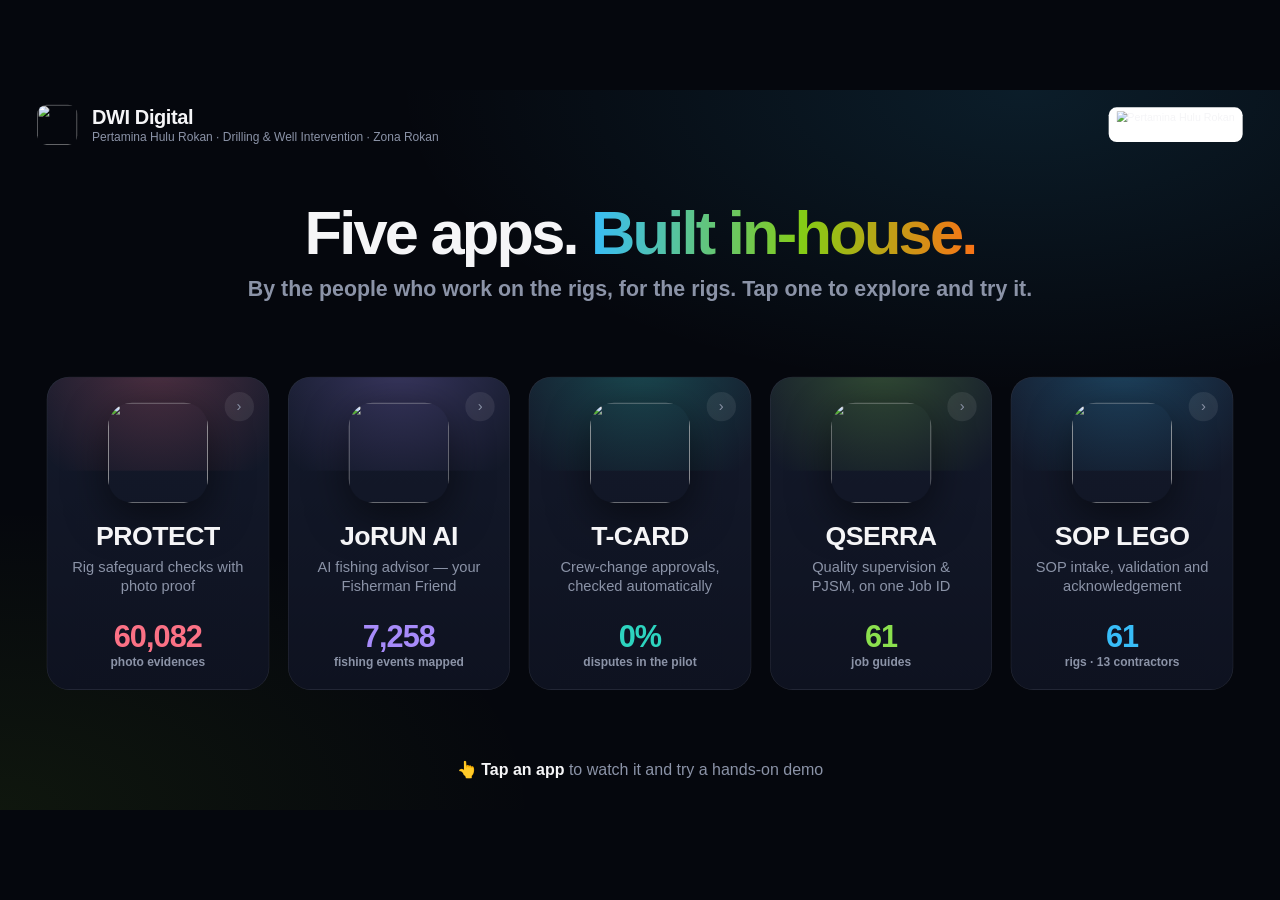
==== index.html @ 836e7e25 "Add files via upload" ====
<!doctype html>
<html lang="en"><head><meta charset="utf-8">
<meta name="viewport" content="width=device-width,initial-scale=1">
<title>DWI Digital Booth</title>
<style>
  :root { --bg: #05070d; --panel: #0e1220; --panel2: #141a2b; --line: rgba(255,255,255,.09); --ink: #f5f5f7; --mut: #8b93a7; --acc: #38bdf8; --acc2: #84cc16; --red: #ff5a52; --green: #2fd17c; --amber: #f5b83d; }
  * { box-sizing: border-box; -webkit-tap-highlight-color: transparent; }
  html, body { margin: 0; height: 100%; background: var(--bg); color: var(--ink); font-family: -apple-system, "SF Pro Display", "Segoe UI", "Helvetica Neue", Arial, sans-serif; overflow: hidden; -webkit-font-smoothing: antialiased; user-select: none; }
  #stage { position: absolute; left: 0; top: 0; width: 1920px; height: 1080px; transform-origin: 0 0; overflow: hidden;
           background: radial-gradient(ellipse 70% 60% at 80% 0%, rgba(56,189,248,.12), transparent 70%), radial-gradient(ellipse 60% 60% at 0% 100%, rgba(132,204,22,.08), transparent 70%), var(--bg); }
  button { font: inherit; color: inherit; border: 0; background: none; cursor: pointer; }
  .view { position: absolute; inset: 0; display: none; }
  .view.on { display: block; animation: vin .45s cubic-bezier(.2,.8,.2,1); }
  @keyframes vin { from { opacity: 0; transform: translateY(18px); } to { opacity: 1; transform: none; } }
  /* top bar */
  .top { position: absolute; left: 0; right: 0; top: 0; height: 104px; display: flex; align-items: center; gap: 22px; padding: 0 56px; z-index: 20; }
  .top img.dwi { width: 60px; height: 60px; border-radius: 14px; }
  .top .t1 { font-size: 30px; font-weight: 800; letter-spacing: -.02em; }
  .top .t2 { font-size: 18px; color: var(--mut); margin-top: 2px; }
  .top .sp { flex: 1; }
  .top img.phr { height: 52px; background: #fff; border-radius: 12px; padding: 6px 12px; }
  .back { position: absolute; left: 56px; top: 124px; z-index: 21; font-size: 24px; font-weight: 700; color: var(--mut); padding: 12px 22px 12px 16px; border-radius: 40px; background: rgba(255,255,255,.06); }
  .back:active { background: rgba(255,255,255,.14); }
  /* home */
  .hero { position: absolute; left: 0; right: 0; top: 168px; text-align: center; }
  .hero h1 { font-size: 92px; font-weight: 800; letter-spacing: -.045em; margin: 0; line-height: 1.02; }
  .hero p { font-size: 32px; color: var(--mut); margin: 18px 0 0; font-weight: 600; }
  .grad { background: linear-gradient(90deg, #38bdf8, #84cc16 55%, #f97316); -webkit-background-clip: text; background-clip: text; color: transparent; }
  .tiles { position: absolute; left: 70px; right: 70px; top: 430px; display: grid; grid-template-columns: repeat(5, 1fr); gap: 28px; }
  .tile { height: 470px; border-radius: 34px; background: linear-gradient(180deg, var(--panel2), var(--panel)); border: 1px solid var(--line); padding: 38px 28px 30px;
          display: flex; flex-direction: column; align-items: center; text-align: center; position: relative; overflow: hidden; transition: transform .2s; }
  .tile::before { content: ""; position: absolute; inset: -40% -40% auto; height: 70%; background: radial-gradient(circle, var(--c), transparent 65%); opacity: .25; }
  .tile:active { transform: scale(.97); }
  .tile img { width: 150px; height: 150px; border-radius: 36px; object-fit: cover; position: relative; box-shadow: 0 20px 60px rgba(0,0,0,.5); }
  .tile b { font-size: 40px; font-weight: 800; margin-top: 28px; letter-spacing: -.02em; position: relative; }
  .tile span { font-size: 22px; color: var(--mut); margin-top: 10px; line-height: 1.25; position: relative; min-height: 56px; }
  .tile .stat { margin-top: auto; font-size: 46px; font-weight: 800; letter-spacing: -.03em; color: var(--c); position: relative; }
  .tile .stat small { display: block; font-size: 18px; font-weight: 600; color: var(--mut); letter-spacing: 0; margin-top: 2px; }
  .tile .go { position: absolute; right: 22px; top: 22px; width: 44px; height: 44px; border-radius: 50%; background: rgba(255,255,255,.08); display: grid; place-items: center; font-size: 22px; color: var(--mut); }
  .hint { position: absolute; left: 0; right: 0; bottom: 46px; text-align: center; font-size: 24px; color: var(--mut); }
  .hint b { color: var(--ink); }
  /* app page */
  .app { position: absolute; left: 56px; right: 56px; top: 196px; bottom: 50px; display: grid; grid-template-columns: 1.55fr 1fr; gap: 40px; }
  .player { position: relative; border-radius: 28px; overflow: hidden; background: #000; border: 1px solid var(--line); }
  .player video { width: 100%; height: 100%; object-fit: cover; display: block; }
  .player .vtabs { position: absolute; left: 20px; bottom: 20px; display: flex; gap: 10px; }
  .chip { padding: 12px 20px; border-radius: 30px; background: rgba(0,0,0,.6); border: 1px solid rgba(255,255,255,.18); font-size: 19px; font-weight: 700; backdrop-filter: blur(8px); }
  .chip.on { background: #fff; color: #000; }
  .side { display: flex; flex-direction: column; }
  .side .head { display: flex; gap: 24px; align-items: center; }
  .side .head img { width: 110px; height: 110px; border-radius: 28px; object-fit: cover; }
  .side h2 { font-size: 64px; font-weight: 800; letter-spacing: -.04em; margin: 0; }
  .side .line { font-size: 26px; color: var(--mut); font-weight: 600; margin-top: 4px; }
  .stats3 { display: grid; grid-template-columns: repeat(3, 1fr); gap: 14px; margin-top: 34px; }
  .st3 { background: var(--panel); border: 1px solid var(--line); border-radius: 22px; padding: 22px 18px; }
  .st3 b { display: block; font-size: 44px; font-weight: 800; letter-spacing: -.03em; color: var(--c); }
  .st3 span { font-size: 18px; color: var(--mut); line-height: 1.25; display: block; margin-top: 4px; }
  .how { margin-top: 30px; display: flex; flex-direction: column; gap: 14px; }
  .how div { display: flex; gap: 18px; align-items: center; font-size: 23px; line-height: 1.3; }
  .how i { font-style: normal; width: 46px; height: 46px; border-radius: 50%; flex: none; display: grid; place-items: center; font-weight: 800; font-size: 20px; background: rgba(255,255,255,.08); color: var(--c); }
  .try { margin-top: auto; height: 104px; border-radius: 26px; font-size: 34px; font-weight: 800; letter-spacing: -.01em; color: #04121d; background: linear-gradient(90deg, var(--c), #fff); box-shadow: 0 20px 60px rgba(0,0,0,.4); }
  .try:active { transform: scale(.98); }
  .try.disabled { background: var(--panel2); color: var(--mut); box-shadow: none; font-size: 24px; }
  /* demo shell */
  .demo { position: absolute; left: 56px; right: 56px; top: 196px; bottom: 44px; border-radius: 30px; background: var(--panel); border: 1px solid var(--line); overflow: hidden; }
  .dhead { height: 92px; display: flex; align-items: center; gap: 20px; padding: 0 34px; border-bottom: 1px solid var(--line); background: rgba(255,255,255,.02); }
  .dhead img { width: 52px; height: 52px; border-radius: 14px; }
  .dhead b { font-size: 30px; font-weight: 800; }
  .dhead .demo-tag { font-size: 16px; font-weight: 800; letter-spacing: .14em; color: var(--amber); border: 2px solid rgba(245,184,61,.5); border-radius: 20px; padding: 6px 14px; }
  .dhead .sp { flex: 1; }
  .steps { display: flex; gap: 8px; }
  .steps span { font-size: 18px; font-weight: 700; color: var(--mut); padding: 10px 16px; border-radius: 22px; background: rgba(255,255,255,.04); }
  .steps span.on { background: var(--c); color: #04121d; }
  .steps span.done { color: var(--c); }
  .dbody { position: absolute; left: 0; right: 0; top: 92px; bottom: 0; padding: 30px 38px; overflow: hidden; }
  .row { display: flex; gap: 26px; }
  .col { flex: 1; min-width: 0; }
  .card { background: var(--panel2); border: 1px solid var(--line); border-radius: 22px; padding: 24px 26px; }
  .lbl { font-size: 16px; font-weight: 800; letter-spacing: .12em; text-transform: uppercase; color: var(--mut); margin-bottom: 12px; }
  .field { margin-bottom: 20px; }
  .seg { display: flex; gap: 10px; flex-wrap: wrap; }
  .seg button { padding: 16px 22px; border-radius: 16px; background: rgba(255,255,255,.05); border: 2px solid transparent; font-size: 22px; font-weight: 700; color: #cdd3df; }
  .seg button.on { border-color: var(--c); background: rgba(255,255,255,.1); color: #fff; }
  .seg button.bad.on { border-color: var(--red); color: var(--red); }
  .big-btn { height: 88px; border-radius: 22px; padding: 0 44px; font-size: 30px; font-weight: 800; background: var(--c); color: #04121d; }
  .big-btn.ghost { background: rgba(255,255,255,.08); color: var(--ink); }
  .big-btn.red { background: var(--red); color: #fff; }
  .big-btn.green { background: var(--green); color: #04121d; }
  .big-btn:active { transform: scale(.97); }
  .slider { display: flex; align-items: center; gap: 18px; font-size: 24px; font-weight: 700; }
  .slider input { flex: 1; height: 44px; accent-color: var(--c); }
  .slider em { font-style: normal; min-width: 150px; text-align: right; }
  input[type=text] { width: 100%; font: inherit; font-size: 24px; padding: 16px 20px; border-radius: 14px; border: 2px solid var(--line); background: rgba(0,0,0,.25); color: #fff; outline: none; }
  input[type=text]:focus { border-color: var(--c); }
  .tiles2 { display: grid; grid-template-columns: repeat(4, 1fr); gap: 14px; }
  .crit { border-radius: 18px; padding: 20px; background: rgba(255,255,255,.04); border: 2px solid transparent; transition: all .3s; min-height: 118px; }
  .crit b { display: block; font-size: 23px; } .crit span { display: block; font-size: 18px; color: var(--mut); margin-top: 6px; }
  .crit .ic { float: right; width: 40px; height: 40px; border-radius: 50%; display: grid; place-items: center; font-weight: 900; font-size: 22px; background: rgba(255,255,255,.08); color: var(--mut); }
  .crit.ok { border-color: rgba(47,209,124,.6); background: rgba(47,209,124,.1); } .crit.ok .ic { background: var(--green); color: #04121d; }
  .crit.bad { border-color: rgba(255,90,82,.7); background: rgba(255,90,82,.12); } .crit.bad .ic { background: var(--red); color: #fff; }
  .verdict { margin-top: 24px; border-radius: 22px; padding: 26px 34px; display: flex; align-items: center; gap: 30px; font-size: 26px; font-weight: 600; opacity: 0; transform: translateY(14px); transition: all .4s; }
  .verdict.show { opacity: 1; transform: none; }
  .verdict b { font-size: 64px; font-weight: 900; letter-spacing: -.03em; }
  .verdict.go { background: linear-gradient(90deg, #128a48, #1fb36a); } .verdict.nogo { background: linear-gradient(90deg, #a51f25, #e0484c); }
  .mail { background: #fff; color: #1d1d1f; border-radius: 20px; padding: 24px 28px; font-size: 21px; line-height: 1.45; box-shadow: 0 20px 60px rgba(0,0,0,.4); }
  .mail .subj { font-size: 25px; font-weight: 800; margin-bottom: 6px; }
  .mail .from { color: #6e6e73; font-size: 17px; margin-bottom: 14px; }
  .mail ul { margin: 8px 0 0; padding-left: 24px; } .mail li { color: #b42318; font-weight: 600; }
  .chain { display: flex; gap: 0; margin: 10px 0 30px; }
  .cn { flex: 1; text-align: center; position: relative; }
  .cn::before { content: ""; position: absolute; top: 40px; left: -50%; width: 100%; height: 6px; background: rgba(255,255,255,.1); z-index: 0; }
  .cn:first-child::before { display: none; }
  .cn.done::before, .cn.cur::before { background: var(--c); }
  .cn .d { width: 86px; height: 86px; border-radius: 50%; margin: 0 auto 14px; display: grid; place-items: center; font-size: 32px; font-weight: 800; background: var(--panel2); border: 3px solid var(--line); position: relative; z-index: 1; color: var(--mut); }
  .cn.done .d { background: var(--green); border-color: var(--green); color: #04121d; }
  .cn.cur .d { border-color: var(--c); color: #fff; box-shadow: 0 0 0 10px rgba(56,189,248,.12); animation: pulse 1.4s infinite; }
  .cn.rej .d { background: var(--red); border-color: var(--red); color: #fff; }
  @keyframes pulse { 50% { box-shadow: 0 0 0 18px rgba(56,189,248,0); } }
  .cn b { display: block; font-size: 22px; } .cn span { display: block; font-size: 18px; color: var(--mut); margin-top: 4px; }
  .toast { position: absolute; right: 40px; bottom: 40px; z-index: 50; background: #fff; color: #1d1d1f; border-radius: 18px; padding: 18px 24px; font-size: 21px; font-weight: 600;
           box-shadow: 0 20px 60px rgba(0,0,0,.5); display: flex; gap: 14px; align-items: center; transform: translateY(30px); opacity: 0; transition: all .35s; max-width: 640px; }
  .toast.show { transform: none; opacity: 1; }
  .toast i { font-style: normal; font-size: 28px; }
  .audit { font-size: 20px; line-height: 1.7; color: #cdd3df; }
  .audit b { color: #fff; }
  /* protect */
  .roles { display: grid; grid-template-columns: repeat(7, 1fr); gap: 14px; }
  .role { border-radius: 20px; padding: 24px 10px; text-align: center; background: rgba(255,255,255,.04); border: 2px solid transparent; font-size: 20px; font-weight: 700; }
  .role i { font-style: normal; display: block; font-size: 44px; margin-bottom: 10px; }
  .role.on { border-color: var(--c); background: rgba(255,255,255,.1); }
  .item { display: grid; grid-template-columns: 1fr auto; gap: 18px; align-items: center; padding: 18px 22px; border-radius: 18px; background: rgba(255,255,255,.04); margin-bottom: 12px; }
  .item b { font-size: 24px; display: block; } .item span { font-size: 18px; color: var(--mut); display: block; margin-top: 4px; }
  .item .acts { display: flex; gap: 10px; align-items: center; }
  .item .acts button { padding: 14px 18px; border-radius: 14px; font-size: 19px; font-weight: 800; background: rgba(255,255,255,.07); border: 2px solid transparent; }
  .item .acts .r.on { border-color: var(--green); color: var(--green); } .item .acts .n.on { border-color: var(--red); color: var(--red); }
  .item .acts .ph.on { border-color: var(--c); color: var(--c); }
  .ring { width: 260px; height: 260px; border-radius: 50%; display: grid; place-items: center; margin: 0 auto; }
  .ring div { width: 210px; height: 210px; border-radius: 50%; background: var(--panel2); display: grid; place-items: center; text-align: center; }
  .ring b { font-size: 64px; font-weight: 900; display: block; } .ring span { font-size: 18px; color: var(--mut); }
  .bar { height: 16px; border-radius: 8px; background: rgba(255,255,255,.08); overflow: hidden; } .bar i { display: block; height: 100%; background: var(--c); border-radius: 8px; }
  .rolerow { display: grid; grid-template-columns: 170px 1fr 70px; gap: 14px; align-items: center; font-size: 19px; margin-bottom: 12px; }
  .alert { border-radius: 18px; padding: 18px 22px; background: rgba(255,90,82,.12); border: 2px solid rgba(255,90,82,.5); font-size: 21px; margin-bottom: 14px; }
  .alert b { color: var(--red); }
  .gallery { display: grid; grid-template-columns: repeat(4, 1fr); gap: 10px; }
  .gallery div { aspect-ratio: 4/3; border-radius: 14px; display: grid; place-items: end start; padding: 10px; font-size: 15px; font-weight: 700; color: #fff;
                 background: linear-gradient(135deg, #3b4a5e, #1c2433); position: relative; overflow: hidden; }
  .gallery div::before { content: "📷"; position: absolute; right: 10px; top: 8px; font-size: 22px; opacity: .7; }
  .flash { position: absolute; inset: 0; background: #fff; opacity: 0; pointer-events: none; z-index: 60; }
  .flash.on { animation: fl .45s; } @keyframes fl { 0% { opacity: .9; } 100% { opacity: 0; } }
  /* walkthrough */
  .wt { position: absolute; inset: 0; display: grid; grid-template-columns: 470px 1fr; }
  .wt .list { border-right: 1px solid var(--line); display: flex; flex-direction: column; }
  .wt .list .q { padding: 22px; } .wt .jobs { flex: 1; overflow-y: auto; padding: 0 14px 20px; }
  .wt .job { padding: 16px 18px; border-radius: 14px; font-size: 20px; font-weight: 600; display: flex; gap: 14px; align-items: baseline; text-align: left; width: 100%; }
  .wt .job em { font-style: normal; color: var(--c); font-weight: 800; min-width: 56px; }
  .wt .job.on { background: rgba(255,255,255,.1); }
  .wt .main { padding: 26px 34px; display: grid; grid-template-rows: auto 1fr; gap: 20px; min-height: 0; }
  .wt .top2 { display: grid; grid-template-columns: 420px 1fr; gap: 26px; align-items: stretch; }
  .wt video { width: 100%; aspect-ratio: 16/9; border-radius: 18px; background: #000; object-fit: cover; }
  .wt .pts { display: flex; flex-direction: column; gap: 8px; overflow: hidden; }
  .wt .pt { text-align: left; padding: 7px 14px; border-radius: 12px; font-size: 19px; font-weight: 700; color: #cdd3df; background: rgba(255,255,255,.04); display: flex; gap: 12px; }
  .wt .pt i { font-style: normal; width: 30px; height: 30px; border-radius: 50%; background: rgba(255,255,255,.1); display: grid; place-items: center; font-size: 15px; flex: none; }
  .wt .pt.on { background: rgba(255,255,255,.12); color: #fff; } .wt .pt.on i { background: var(--c); color: #04121d; }
  .wt .qa { overflow-y: auto; min-height: 0; display: flex; flex-direction: column; gap: 14px; }
  .qa .qc { background: var(--panel2); border: 1px solid var(--line); border-radius: 18px; padding: 20px 24px; text-align: left; width: 100%; }
  .qa .qc b { display: block; font-size: 23px; line-height: 1.35; }
  .qa .qc .ans { margin-top: 12px; padding: 14px 18px; border-radius: 12px; background: rgba(132,204,22,.12); color: #c9f08f; font-size: 20px; line-height: 1.4; display: none; }
  .qa .qc .tap { margin-top: 10px; font-size: 17px; color: var(--c); font-weight: 700; }
  .qa .qc.open .ans { display: block; } .qa .qc.open .tap { display: none; }
  .pnav { display: flex; gap: 14px; align-items: center; justify-content: space-between; }
  .pnav b { font-size: 26px; }
  /* soplego */
  .compose { background: #fff; color: #1d1d1f; border-radius: 22px; overflow: hidden; box-shadow: 0 20px 60px rgba(0,0,0,.4); }
  .compose .hd { background: #0f6cbd; color: #fff; padding: 16px 24px; font-size: 22px; font-weight: 700; }
  .compose .ln { display: flex; gap: 14px; padding: 14px 24px; border-bottom: 1px solid #edebe9; font-size: 20px; }
  .compose .ln span { color: #6e6e73; min-width: 90px; }
  .compose .bd { padding: 18px 24px; font-size: 19px; line-height: 1.6; color: #333; white-space: pre-line; }
  .att { display: inline-flex; gap: 10px; align-items: center; background: #fdecec; color: #b42318; border-radius: 10px; padding: 8px 14px; font-weight: 700; font-size: 18px; margin: 0 24px 20px; }
  .pipe { display: flex; flex-direction: column; gap: 9px; }
  .pstep { display: flex; gap: 20px; align-items: center; padding: 11px 22px; border-radius: 18px; background: rgba(255,255,255,.04); font-size: 23px; opacity: .35; transition: all .35s; }
  .pstep i { font-style: normal; width: 52px; height: 52px; border-radius: 50%; display: grid; place-items: center; background: rgba(255,255,255,.08); font-size: 24px; flex: none; }
  .pstep span { color: var(--mut); font-size: 19px; margin-left: auto; }
  .pstep.on { opacity: 1; background: rgba(255,255,255,.08); } .pstep.ok i { background: var(--green); color: #04121d; } .pstep.bad { opacity: 1; background: rgba(255,90,82,.14); } .pstep.bad i { background: var(--red); color: #fff; }
  .teams { background: #f5f5f5; color: #1d1d1f; border-radius: 22px; padding: 26px 30px; box-shadow: 0 20px 60px rgba(0,0,0,.4); }
  .teams .tt { display: flex; gap: 14px; align-items: center; font-size: 20px; color: #5b5fc7; font-weight: 800; margin-bottom: 14px; }
  .teams h3 { margin: 0 0 12px; font-size: 28px; }
  .teams .kv { display: flex; justify-content: space-between; font-size: 20px; padding: 8px 0; border-bottom: 1px solid #e5e5e5; } .teams .kv span { color: #6e6e73; }
  .matrix { display: grid; gap: 6px; font-size: 16px; }
  .matrix div { border-radius: 8px; padding: 10px 6px; text-align: center; font-weight: 700; }
  .m-h { color: var(--mut); background: transparent !important; } .m-g { background: rgba(47,209,124,.25); color: #8ff0b8; } .m-p { background: rgba(245,184,61,.22); color: #ffd98a; } .m-x { background: rgba(255,255,255,.05); color: #6b7386; }
  .m-new { animation: pop 1s ease 2; } @keyframes pop { 50% { transform: scale(1.18); box-shadow: 0 0 30px rgba(47,209,124,.8); } }
  /* attract */
  #attract { position: absolute; inset: 0; z-index: 100; background: #000; display: none; }
  #attract video { width: 100%; height: 100%; object-fit: cover; }
  #attract .pill { position: absolute; left: 50%; bottom: 60px; transform: translateX(-50%); padding: 22px 40px; border-radius: 50px; background: rgba(255,255,255,.14); backdrop-filter: blur(12px);
                   border: 1px solid rgba(255,255,255,.3); font-size: 30px; font-weight: 800; animation: breathe 2.4s ease-in-out infinite; white-space: nowrap; }
  .qr { position: absolute; right: 70px; bottom: 22px; display: flex; align-items: center; gap: 18px; background: var(--panel2); border: 1px solid var(--line); border-radius: 22px; padding: 10px 10px 10px 24px; }
  .qr img { width: 132px; height: 132px; border-radius: 12px; background: #fff; padding: 8px; }
  .qr b { display: block; font-size: 22px; } .qr span { font-size: 17px; color: var(--mut); }
  @keyframes breathe { 50% { transform: translateX(-50%) scale(1.05); } }
</style>
<link rel="stylesheet" href="demos.css?v=5"><link rel="stylesheet" href="mobile.css?v=2"></head>
<body>
<div id="stage">
  <div class="top">
    <img class="dwi" src="media/logos/dwi.png" alt="">
    <div><div class="t1">DWI Digital</div><div class="t2">Pertamina Hulu Rokan · Drilling &amp; Well Intervention · Zona Rokan</div></div>
    <div class="sp"></div>
    <img class="phr" src="media/logos/phr.png" alt="Pertamina Hulu Rokan">
  </div>

  <section class="view on" id="v-home">
    <div class="hero"><h1>Five apps. <span class="grad">Built in-house.</span></h1>
      <p>By the people who work on the rigs, for the rigs. Tap one to explore and try it.</p></div>
    <div class="tiles" id="tiles"></div>
    <div class="hint">👆 <b>Tap an app</b> to watch it and try a hands-on demo</div>
  </section>

  <section class="view" id="v-app">
    <button class="back" onclick="go('home')">‹ All apps</button>
    <div class="app">
      <div class="player"><video id="appvid" muted playsinline loop></video><div class="vtabs" id="vtabs"></div></div>
      <div class="side">
        <div class="head"><img id="a-logo" alt=""><div><h2 id="a-name"></h2><div class="line" id="a-line"></div></div></div>
        <div class="stats3" id="a-stats"></div>
        <div class="how" id="a-how"></div>
        <button class="try" id="a-try"></button>
      </div>
    </div>
  </section>

  <section class="view" id="v-demo">
    <button class="back" onclick="backToApp()">‹ Back</button>
    <div class="demo"><div class="dhead"><img id="d-logo" alt=""><b id="d-name"></b><span class="demo-tag">DEMO · DUMMY DATA</span><div class="sp"></div><div class="steps" id="d-steps"></div></div>
      <div class="dbody" id="d-body"></div></div>
  </section>

  <div class="toast" id="toast"><i>✉️</i><span></span></div>
  <div class="flash" id="flash"></div>
  <div id="attract"><video id="attvid" muted playsinline></video><div class="pill">👆 Touch to explore DWI Digital</div></div>
</div>
<script src="data/qserra.js"></script>
<script src="kiosk.js?v=5"></script>
<script src="demos.js?v=5"></script>
</body></html>
---- demos.css ----
/* App-faithful demo screens: Microsoft Forms / Power Automate / Outlook / Microsoft Lists / Teams (T-CARD, SOP LEGO),
   OneApp PROTECT (mobile + web dashboard), QSERRA Mobile landscape, SOP LEGO Hub. */
.dbody.app-mode { padding: 22px 30px; }
.win { position: absolute; inset: 0; border-radius: 16px; overflow: hidden; background: #fff; color: #242424; box-shadow: 0 24px 70px rgba(0,0,0,.5);
       font-family: "Segoe UI", -apple-system, "Helvetica Neue", Arial, sans-serif; display: flex; flex-direction: column; }
.win .chrome { height: 40px; background: #dfe3e8; display: flex; align-items: center; gap: 10px; padding: 0 14px; flex: none; }
.win .chrome i { width: 13px; height: 13px; border-radius: 50%; background: #ff5f57; display: inline-block; }
.win .chrome i:nth-child(2) { background: #febc2e; } .win .chrome i:nth-child(3) { background: #28c840; }
.win .chrome .url { flex: 1; margin-left: 14px; height: 26px; border-radius: 13px; background: #fff; font-size: 14px; color: #555; display: flex; align-items: center; padding: 0 14px; }
.win .wbody { flex: 1; min-height: 0; position: relative; overflow: hidden; }
.cap { position: absolute; left: 50%; bottom: 14px; transform: translateX(-50%); z-index: 30; background: rgba(5,7,13,.86); color: #fff; padding: 12px 22px; border-radius: 30px; font-size: 19px; font-weight: 700; white-space: nowrap; }
.cap b { color: var(--c); }

/* ---------- Microsoft Forms ---------- */
.forms { position: absolute; inset: 0; overflow-y: auto; background: #dbe9ea url("data:image/svg+xml;utf8,<svg xmlns='http://www.w3.org/2000/svg' width='80' height='80'><circle cx='40' cy='40' r='1.4' fill='%2303787c' fill-opacity='.15'/></svg>"); padding: 26px 0 40px; scroll-behavior: smooth; }
.fcard { width: 820px; margin: 0 auto; background: #fff; border-radius: 10px; box-shadow: 0 2px 10px rgba(0,0,0,.12); overflow: hidden; }
.fban { height: 120px; background: linear-gradient(120deg, #03787c 0%, #0b6a8c 60%, #3a4fa8 100%); }
.ftitle { padding: 26px 40px 18px; border-bottom: 1px solid #edebe9; }
.ftitle h1 { font-size: 30px; font-weight: 600; margin: 0 0 8px; } .ftitle p { margin: 0; color: #605e5c; font-size: 16px; }
.fq { padding: 20px 40px 10px; }
.fq .t { font-size: 18px; margin-bottom: 12px; } .fq .t em { font-style: normal; color: #605e5c; margin-right: 6px; } .fq .t i { color: #a4262c; font-style: normal; }
.fq input.fi { width: 100%; font: inherit; font-size: 17px; border: 0; border-bottom: 1px solid #8a8886; padding: 8px 2px; outline: none; background: transparent; color: #201f1e; }
.fq input.fi:focus { border-bottom: 2px solid #03787c; }
.fopt { display: flex; align-items: center; gap: 12px; font-size: 17px; padding: 8px 0; cursor: pointer; }
.fopt .rb { width: 20px; height: 20px; border-radius: 50%; border: 1.5px solid #605e5c; position: relative; flex: none; }
.fopt.on .rb { border-color: #03787c; } .fopt.on .rb::after { content: ""; position: absolute; inset: 4px; border-radius: 50%; background: #03787c; }
.fsub { margin: 24px 40px 34px; height: 44px; padding: 0 30px; border-radius: 4px; background: #03787c; color: #fff; font-size: 17px; font-weight: 600; }
.fthanks { padding: 70px 40px; text-align: center; } .fthanks .ok { width: 80px; height: 80px; margin: 0 auto 18px; border-radius: 50%; background: #03787c; color: #fff; font-size: 44px; display: grid; place-items: center; }
.fthanks h2 { font-size: 28px; font-weight: 600; margin: 0 0 8px; }

/* ---------- Power Automate run view ---------- */
.pa { position: absolute; inset: 0; background: #f8f8f8; display: flex; flex-direction: column; }
.pa .pbar { height: 52px; background: #0f6cbd; color: #fff; display: flex; align-items: center; gap: 14px; padding: 0 20px; font-size: 17px; font-weight: 600; flex: none; }
.pa .pbar span { font-weight: 400; opacity: .85; font-size: 15px; }
.pa .run { flex: 1; overflow-y: auto; padding: 22px 0 60px; }
.pa .lane { width: 640px; margin: 0 auto; display: flex; flex-direction: column; align-items: center; }
.act { width: 100%; background: #fff; border-radius: 6px; box-shadow: 0 1px 3px rgba(0,0,0,.18); border-left: 4px solid var(--ac, #0f6cbd); opacity: .35; transition: opacity .25s; }
.act.on { opacity: 1; }
.act .ah { display: flex; align-items: center; gap: 12px; padding: 12px 16px; font-size: 16px; font-weight: 600; }
.act .ah .ico { width: 30px; height: 30px; border-radius: 4px; background: var(--ac, #0f6cbd); color: #fff; display: grid; place-items: center; font-size: 15px; flex: none; }
.act .ah .st { margin-left: auto; width: 22px; height: 22px; border-radius: 50%; display: grid; place-items: center; font-size: 13px; color: #fff; background: #c8c6c4; }
.act.ok .ah .st { background: #107c10; } .act.no .ah .st { background: #c50f1f; }
.act .ah small { font-weight: 400; color: #605e5c; font-size: 13px; margin-left: 6px; }
.act .ab { border-top: 1px solid #edebe9; padding: 10px 16px 12px 58px; font-size: 14.5px; color: #323130; display: none; }
.act.open .ab { display: block; }
.act .ab .kv { display: flex; justify-content: space-between; padding: 4px 0; border-bottom: 1px dashed #edebe9; }
.act .ab .kv b.g { color: #107c10; } .act .ab .kv b.r { color: #c50f1f; }
.pa .arrow { height: 26px; width: 2px; background: #a19f9d; position: relative; } .pa .arrow::after { content: ""; position: absolute; bottom: -2px; left: -5px; border: 6px solid transparent; border-top-color: #a19f9d; }
.branch { width: 100%; display: grid; grid-template-columns: 1fr 1fr; gap: 16px; }
.branch .bh { font-size: 13px; font-weight: 700; padding: 6px 10px; border-radius: 4px 4px 0 0; color: #fff; }
.branch .yes .bh { background: #107c10; } .branch .no .bh { background: #c50f1f; }
.branch > div { background: #efefef; border-radius: 6px; padding: 0 0 10px; }
.branch .act { width: calc(100% - 20px); margin: 10px 10px 0; }

/* ---------- Outlook web ---------- */
.ow { position: absolute; inset: 0; display: grid; grid-template-rows: 48px 1fr; background: #f5f5f5; }
.ow .ohd { background: #0f6cbd; color: #fff; display: flex; align-items: center; gap: 16px; padding: 0 18px; font-size: 17px; font-weight: 600; }
.ow .ohd .srch { width: 420px; height: 30px; border-radius: 4px; background: rgba(255,255,255,.88); margin-left: 40px; }
.ow .grid { display: grid; grid-template-columns: 200px 360px 1fr; min-height: 0; }
.ow .fold { background: #fafafa; padding: 14px 10px; font-size: 15px; border-right: 1px solid #e1dfdd; }
.ow .fold div { padding: 8px 12px; border-radius: 4px; } .ow .fold .on { background: #e1effa; font-weight: 600; }
.ow .ml { background: #fff; border-right: 1px solid #e1dfdd; overflow: hidden; }
.ow .mi { padding: 12px 16px; border-bottom: 1px solid #f0f0f0; font-size: 14px; border-left: 3px solid transparent; }
.ow .mi b { display: block; font-size: 15px; } .ow .mi span { color: #605e5c; display: block; white-space: nowrap; overflow: hidden; text-overflow: ellipsis; }
.ow .mi.on { background: #e1effa; border-left-color: #0f6cbd; } .ow .mi.unread b { color: #0f6cbd; }
.ow .rp { background: #fff; padding: 24px 30px; overflow-y: auto; }
.ow .rp h2 { font-size: 22px; font-weight: 600; margin: 0 0 14px; }
.ow .rp .snd { display: flex; gap: 12px; align-items: center; margin-bottom: 18px; } .ow .rp .snd .av { width: 42px; height: 42px; border-radius: 50%; background: #0f6cbd; color: #fff; font-weight: 700; display: grid; place-items: center; }
.ow .rp .snd b { display: block; font-size: 15px; } .ow .rp .snd span { font-size: 13px; color: #605e5c; }
.ow table.det { border-collapse: collapse; width: 100%; font-size: 14.5px; margin: 12px 0 18px; }
.ow table.det td { border: 1px solid #e1dfdd; padding: 7px 10px; } .ow table.det td:first-child { background: #f3f2f1; width: 210px; color: #605e5c; }
.ow .obtn { display: inline-block; padding: 10px 20px; border-radius: 4px; font-size: 15px; font-weight: 600; margin-right: 10px; border: 1px solid #8a8886; color: #242424; background: #fff; }
.ow .obtn.p { background: #0f6cbd; border-color: #0f6cbd; color: #fff; } .ow .obtn.g { background: #107c10; border-color: #107c10; color: #fff; } .ow .obtn.r { border-color: #c50f1f; color: #c50f1f; }
.ow .compose { padding: 0; } .ow .cl { display: flex; gap: 12px; padding: 12px 22px; border-bottom: 1px solid #edebe9; font-size: 15px; } .ow .cl span { color: #605e5c; width: 80px; flex: none; }
.ow .cbody { padding: 16px 22px; font-size: 15px; line-height: 1.7; white-space: pre-line; } .ow .catt { margin: 0 22px; display: inline-flex; gap: 10px; align-items: center; border: 1px solid #e1dfdd; border-radius: 4px; padding: 8px 12px; font-size: 14px; }
.ow .catt i { font-style: normal; background: #c50f1f; color: #fff; font-size: 11px; font-weight: 700; padding: 3px 5px; border-radius: 3px; }

/* ---------- Microsoft Lists ---------- */
.ls { position: absolute; inset: 0; background: #fff; display: flex; flex-direction: column; }
.ls .lhd { height: 46px; background: #8a3c8f; color: #fff; display: flex; align-items: center; padding: 0 18px; font-size: 16px; font-weight: 600; gap: 30px; flex: none; }
.ls .lhd .srch { width: 360px; height: 28px; border-radius: 4px; background: rgba(255,255,255,.92); margin: 0 auto; }
.ls .lcmd { height: 42px; border-bottom: 1px solid #edebe9; display: flex; align-items: center; gap: 22px; padding: 0 18px; font-size: 14px; color: #323130; flex: none; }
.ls .ltitle { display: flex; align-items: center; gap: 14px; padding: 14px 22px 6px; flex: none; }
.ls .ltitle .ico { width: 38px; height: 38px; border-radius: 8px; background: #3b5bdb; display: grid; place-items: center; color: #fff; font-size: 20px; }
.ls .ltitle small { display: block; color: #605e5c; font-size: 13px; } .ls .ltitle b { font-size: 21px; }
.ls .views { display: flex; gap: 6px; margin-left: auto; font-size: 14px; } .ls .views span { padding: 8px 12px; color: #323130; } .ls .views span.on { border-bottom: 2px solid #8a3c8f; font-weight: 600; }
.ls .tbl { flex: 1; overflow: auto; padding: 0 12px; }
.ls table { border-collapse: collapse; font-size: 14px; white-space: nowrap; }
.ls th { text-align: left; font-weight: 600; color: #323130; padding: 12px 14px; border-bottom: 1px solid #edebe9; position: sticky; top: 0; background: #fff; }
.ls td { padding: 13px 14px; border-bottom: 1px solid #f3f2f1; color: #323130; }
.ls tr.new td { background: #fff4ce; animation: rowin 1.2s ease; } @keyframes rowin { from { background: #ffe58f; } }
.ls .pill { padding: 3px 10px; border-radius: 12px; font-size: 13px; font-weight: 600; } .ls .p-g { background: #dff6dd; color: #107c10; } .ls .p-y { background: #fff4ce; color: #8a6100; } .ls .p-r { background: #fde7e9; color: #a4262c; }

/* ---------- Teams approval ---------- */
.tm { position: absolute; inset: 0; background: #1f1f1f; color: #e8e8e8; display: grid; grid-template-rows: 48px 1fr; }
.tm .tb { background: #2b2b2b; display: flex; align-items: center; padding: 0 18px; gap: 14px; font-weight: 600; color: #c7c7ff; }
.tm .tg { display: grid; grid-template-columns: 68px 300px 1fr; min-height: 0; }
.tm .rail { background: #2b2b2b; } .tm .clist { background: #292929; padding: 14px 10px; font-size: 14px; } .tm .clist h3 { margin: 4px 8px 14px; font-size: 19px; }
.tm .ci { padding: 10px 10px; border-radius: 6px; } .tm .ci.on { background: #3d3e66; } .tm .ci b { display: block; color: #fff; } .tm .ci small { color: #a8a8a8; }
.tm .chat { padding: 24px 40px; } .tm .meta { font-size: 13px; color: #a8a8a8; margin: 0 0 8px; }
.tm .acard { max-width: 780px; background: #292929; border: 1px solid #3b3b3b; border-radius: 8px; padding: 22px 24px; }
.tm .acard .k { font-size: 13px; color: #7f85f5; font-weight: 700; text-transform: uppercase; } .tm .acard h2 { font-size: 22px; margin: 6px 0 4px; color: #fff; }
.tm .acard .by { font-size: 14px; color: #a8a8a8; margin-bottom: 14px; }
.tm .acard dl { display: grid; grid-template-columns: 170px 1fr; row-gap: 8px; font-size: 15px; margin: 0 0 12px; } .tm .acard dt { color: #a8a8a8; } .tm .acard dd { margin: 0; }
.tm .acard a { color: #7f85f5; text-decoration: underline; font-weight: 600; }
.tm .tbtn { height: 40px; padding: 0 26px; border-radius: 5px; font-size: 16px; font-weight: 600; border: 1px solid #666; color: #eee; margin-right: 10px; margin-top: 16px; }
.tm .tbtn.p { background: #5b5fc7; border-color: #5b5fc7; color: #fff; } .tm .done { margin-top: 16px; font-size: 16px; color: #92c353; font-weight: 600; }

/* ---------- SOP LEGO Hub (neon) ---------- */
.hub { position: absolute; inset: 0; background: radial-gradient(ellipse at 85% 0%, rgba(34,211,238,.12), transparent 60%), #070e1e; color: #e6eefa; display: grid; grid-template-columns: 250px 1fr; font-family: "Segoe UI", Arial, sans-serif; }
.hub .side { background: linear-gradient(180deg, #0b1a36, #08122a); border-right: 1px solid rgba(56,189,248,.25); padding: 22px 16px; }
.hub .side .br { display: flex; gap: 12px; align-items: center; margin-bottom: 30px; } .hub .side .br img { width: 46px; height: 46px; border-radius: 10px; }
.hub .side .br b { font-size: 20px; display: block; } .hub .side .br small { color: #8fa3c0; font-size: 12px; }
.hub .side .mi { padding: 12px 14px; border-radius: 10px; font-size: 16px; color: #c6d4ea; margin-bottom: 4px; } .hub .side .mi.on { background: rgba(56,189,248,.12); color: #38bdf8; font-weight: 700; }
.hub .main { padding: 22px 28px; min-width: 0; } .hub h1 { margin: 0; font-size: 28px; } .hub .sub { color: #8fa3c0; font-size: 15px; margin: 4px 0 18px; }
.hub .mx { background: rgba(15,27,51,.8); border: 1px solid rgba(56,189,248,.25); border-radius: 14px; padding: 14px; }
.hub .mx table { border-collapse: separate; border-spacing: 5px; font-size: 14px; width: 100%; }
.hub .mx th { color: #c6d4ea; font-weight: 600; font-size: 13px; } .hub .mx td.n { color: #c6d4ea; white-space: nowrap; padding-right: 10px; }
.hub .mx td.c { width: 66px; height: 34px; border-radius: 7px; background: #111c33; text-align: center; font-weight: 800; }
.hub .c-g { background: #2bc48a !important; color: #fff; } .hub .c-p { background: #f5b83d !important; color: #fff; } .hub .c-x { background: #ef6b6b !important; color: #fff; }
.hub .c-new { animation: pop 1s ease 2; }

/* ---------- PROTECT OneApp (phone) + dashboard ---------- */
.prow { position: absolute; inset: 0; display: grid; grid-template-columns: 440px 1fr; gap: 30px; align-items: center; }
.phone { width: 420px; height: 860px; border-radius: 60px; background: #111; padding: 14px; box-shadow: 0 30px 80px rgba(0,0,0,.6), inset 0 0 0 2px #444; position: relative; margin: 0 auto; }
.phone .scr { width: 100%; height: 100%; border-radius: 48px; overflow: hidden; background: #f4f6fa; color: #1f2937; position: relative; font-family: "Segoe UI", Roboto, Arial, sans-serif; display: flex; flex-direction: column; }
.phone .sbar { height: 40px; background: #1e3a6e; color: #fff; display: flex; align-items: center; justify-content: space-between; padding: 6px 30px 0; font-size: 13px; flex: none; }
.phone .ahd { height: 56px; background: #1e3a6e; color: #fff; display: flex; align-items: center; padding: 0 18px; gap: 12px; letter-spacing: .32em; font-weight: 700; font-size: 17px; flex: none; }
.phone .ahd .sp { flex: 1; } .phone .ahd .sy { width: 30px; height: 30px; border-radius: 6px; background: #4fc3f7; letter-spacing: 0; display: grid; place-items: center; font-size: 15px; }
.phone .ahd .me { width: 32px; height: 32px; border-radius: 50%; background: #2563eb; }
.phone .pc { flex: 1; overflow-y: auto; padding: 14px 14px 80px; }
.phone .nav { position: absolute; left: 0; right: 0; bottom: 0; height: 66px; background: #fff; border-top: 1px solid #e5e7eb; display: grid; grid-template-columns: repeat(5, 1fr); font-size: 11px; color: #6b7280; text-align: center; padding-top: 8px; }
.phone .nav i { display: block; font-style: normal; font-size: 20px; } .phone .nav .on { color: #2563eb; }
.ocard { background: #fff; border-radius: 12px; box-shadow: 0 1px 4px rgba(0,0,0,.08); padding: 14px; margin-bottom: 12px; }
.ocard h4 { margin: 0 0 2px; font-size: 16px; } .ocard .s { font-size: 12.5px; color: #6b7280; }
.ostep { display: flex; align-items: center; margin: 14px 4px 6px; } .ostep span { width: 30px; height: 30px; border-radius: 50%; background: #e5e7eb; color: #6b7280; display: grid; place-items: center; font-size: 13px; font-weight: 700; flex: none; }
.ostep span.on { background: #1e3a6e; color: #fff; } .ostep span.dn { background: #16a34a; color: #fff; } .ostep hr { flex: 1; border: 0; height: 2px; background: #e5e7eb; margin: 0 4px; } .ostep hr.dn { background: #16a34a; }
.olabels { display: flex; justify-content: space-between; font-size: 10.5px; color: #6b7280; margin: 0 2px 8px; }
.ogrid { display: grid; grid-template-columns: 1fr 1fr; gap: 10px; margin-top: 10px; }
.orole { border: 1.5px solid #e5e7eb; border-radius: 12px; padding: 12px 6px; text-align: center; font-size: 13px; font-weight: 600; color: #374151; background: #fff; }
.orole i { display: block; font-style: normal; font-size: 26px; margin-bottom: 4px; } .orole.on { border-color: #1e3a6e; background: #eef2ff; }
.obtn { width: 100%; height: 46px; border-radius: 10px; background: #1e3a6e; color: #fff; font-weight: 700; font-size: 15px; margin-top: 12px; letter-spacing: .04em; }
.obtn.ghost { background: #fff; color: #1e3a6e; border: 1.5px solid #1e3a6e; }
.oin { border: 1.5px solid #d1d5db; border-radius: 10px; padding: 11px 12px; font-size: 15px; display: flex; justify-content: space-between; margin-top: 8px; background: #fff; }
.ook { border: 1.5px solid #86efac; background: #f0fdf4; color: #15803d; border-radius: 10px; padding: 10px 12px; font-size: 13.5px; font-weight: 600; margin-top: 10px; }
.orig { background: linear-gradient(135deg, #1e3a6e, #2b4c8c); color: #fff; border-radius: 12px; padding: 14px; margin-bottom: 12px; }
.orig small { opacity: .8; font-size: 11px; letter-spacing: .1em; } .orig b { display: block; font-size: 20px; margin: 4px 0; } .orig .pr { font-size: 12px; opacity: .9; }
.ocat { font-size: 12px; font-weight: 800; color: #2563eb; letter-spacing: .08em; margin: 8px 2px 8px; }
.oguide { background: #fefce8; border: 1px solid #fde68a; border-radius: 8px; padding: 9px 10px; font-size: 12.5px; color: #854d0e; margin: 8px 0; }
.ophoto { border: 1.5px dashed #cbd5e1; border-radius: 10px; padding: 14px; text-align: center; font-size: 13px; color: #475569; margin: 8px 0; background: #fff; }
.ophoto.has { border-style: solid; border-color: #93c5fd; background: linear-gradient(135deg, #64748b, #334155); color: #fff; height: 90px; display: grid; place-items: center; }
.orb { display: grid; grid-template-columns: 1fr 1fr; gap: 8px; margin-top: 6px; }
.orb button { height: 40px; border-radius: 8px; font-weight: 700; font-size: 13.5px; border: 1.5px solid #d1d5db; background: #fff; color: #374151; }
.orb .r.on { background: #16a34a; border-color: #16a34a; color: #fff; } .orb .n.on { background: #dc2626; border-color: #dc2626; color: #fff; }
.owarn { background: #fef2f2; border: 1px solid #fecaca; color: #b91c1c; border-radius: 8px; padding: 9px 10px; font-size: 12.5px; margin-top: 8px; }
.osub { position: absolute; left: 14px; right: 14px; bottom: 76px; }
.ostats { display: grid; grid-template-columns: repeat(3, 1fr); gap: 8px; margin: 10px 0; } .ostats div { background: #f1f5f9; border-radius: 10px; text-align: center; padding: 10px 4px; }
.ostats b { display: block; font-size: 22px; } .ostats span { font-size: 11px; color: #6b7280; }
.oalert { background: #fef2f2; border: 1px solid #fecaca; border-radius: 10px; padding: 10px 12px; font-size: 12.5px; color: #991b1b; margin-bottom: 12px; } .oalert b { display: block; color: #dc2626; font-size: 13px; }
.orc { display: grid; grid-template-columns: 26px 1fr 52px; gap: 8px; align-items: center; font-size: 13.5px; padding: 6px 0; }
.orc .bar { height: 6px; border-radius: 3px; background: #e5e7eb; overflow: hidden; } .orc .bar i { display: block; height: 100%; background: #dc2626; } .orc em { font-style: normal; text-align: right; font-weight: 700; color: #dc2626; }
.orc.full em { color: #16a34a; } .orc.full .bar i { background: #16a34a; }
.dash { position: relative; height: 860px; border-radius: 16px; overflow: hidden; background: #f3f5f8; color: #1f2937; font-family: "Segoe UI", Roboto, Arial, sans-serif; box-shadow: 0 24px 70px rgba(0,0,0,.5); }
.dash .dh { height: 64px; background: #fff; display: flex; align-items: center; padding: 0 22px; gap: 16px; border-bottom: 1px solid #e5e7eb; }
.dash .dh b { color: #d97706; letter-spacing: .12em; font-size: 20px; } .dash .dh small { color: #6b7280; font-size: 11px; letter-spacing: .1em; }
.dash .kp { display: grid; grid-template-columns: repeat(4, 1fr); gap: 14px; padding: 18px 22px; }
.dash .kp div { background: #fff; border-radius: 10px; padding: 16px; text-align: center; box-shadow: 0 1px 3px rgba(0,0,0,.06); }
.dash .kp b { display: block; font-size: 32px; color: #d97706; } .dash .kp span { font-size: 11px; color: #6b7280; letter-spacing: .08em; text-transform: uppercase; }
.dash .sec { margin: 0 22px 14px; background: #fff; border-radius: 10px; padding: 16px; box-shadow: 0 1px 3px rgba(0,0,0,.06); }
.dash .sec h5 { margin: 0 0 10px; font-size: 13px; letter-spacing: .1em; color: #6b7280; }
.dash .swa { border-left: 4px solid #dc2626; background: #fef2f2; padding: 10px 12px; border-radius: 6px; font-size: 14px; margin-bottom: 8px; } .dash .swa b { color: #dc2626; }
.dash .gal { display: grid; grid-template-columns: repeat(4, 1fr); gap: 8px; } .dash .gal div { aspect-ratio: 4/3; border-radius: 6px; background: linear-gradient(135deg, #64748b, #334155); color: #fff; font-size: 12px; padding: 6px; display: flex; align-items: flex-end; }

/* ---------- QSERRA Mobile landscape (neon) ---------- */
.qs { position: absolute; inset: 0; border-radius: 16px; overflow: hidden; display: grid; grid-template-columns: 250px 1fr; background: radial-gradient(ellipse at 80% 0%, rgba(55,182,255,.12), transparent 60%), #0a1020; color: #e6eefa; font-family: "Segoe UI", Arial, sans-serif; box-shadow: 0 24px 70px rgba(0,0,0,.5); }
.qs .qside { background: linear-gradient(180deg, #0c4a8a 0%, #0b2f63 55%, #0a1f44 100%); padding: 22px 14px; position: relative; }
.qs .qside .br { display: flex; gap: 12px; align-items: center; margin: 0 6px 30px; } .qs .qside .br img { width: 46px; height: 46px; border-radius: 12px; }
.qs .qside .br b { font-size: 21px; display: block; } .qs .qside .br small { font-size: 11px; color: #b6c8e6; }
.qs .qside .mi { padding: 12px 14px; border-radius: 10px; font-size: 16px; color: #dbe7f8; margin-bottom: 4px; } .qs .qside .mi.on { background: rgba(255,255,255,.14); color: #6ee7ff; font-weight: 700; }
.qs .qmain { display: flex; flex-direction: column; min-width: 0; }
.qs .qhd { padding: 18px 26px 10px; display: flex; align-items: center; } .qs .qhd h1 { margin: 0; font-size: 27px; } .qs .qhd p { margin: 3px 0 0; color: #9fb2cf; font-size: 14px; }
.qs .qhd .rf { margin-left: auto; background: #0ea5e9; color: #fff; padding: 10px 18px; border-radius: 10px; font-weight: 700; font-size: 15px; }
.qs .qst { display: flex; gap: 6px; padding: 6px 26px 12px; }
.qs .qst span { flex: 1; display: flex; gap: 8px; align-items: center; font-size: 13px; color: #9fb2cf; padding: 8px 10px; border-radius: 10px; }
.qs .qst span i { font-style: normal; width: 24px; height: 24px; border-radius: 50%; background: rgba(255,255,255,.1); display: grid; place-items: center; font-size: 12px; flex: none; }
.qs .qst span.on { background: rgba(255,255,255,.08); color: #fff; font-weight: 700; } .qs .qst span.on i { background: #0ea5e9; } .qs .qst span.dn i { background: #22c55e; color: #fff; }
.qs .qpanel { flex: 1; margin: 0 26px; background: rgba(16,26,48,.85); border: 1px solid rgba(56,189,248,.22); border-radius: 16px; display: grid; grid-template-columns: 330px 1fr; min-height: 0; overflow: hidden; }
.qs .qpl { border-right: 1px solid rgba(56,189,248,.15); padding: 14px; overflow-y: auto; }
.qs .qcap { font-size: 12px; font-weight: 800; letter-spacing: .08em; color: #9fb2cf; margin: 0 4px 10px; }
.qs .qpt { display: flex; gap: 12px; align-items: center; padding: 10px; border-radius: 10px; text-align: left; width: 100%; color: #dbe7f8; font-size: 15px; font-weight: 700; }
.qs .qpt i { font-style: normal; width: 28px; height: 28px; border-radius: 50%; background: rgba(255,255,255,.1); display: grid; place-items: center; font-size: 13px; flex: none; }
.qs .qpt small { display: block; font-weight: 500; color: #8fa3c0; font-size: 12px; }
.qs .qpt.on { background: rgba(14,165,233,.18); } .qs .qpt.on i { background: #0ea5e9; color: #fff; } .qs .qpt.dn i { background: #22c55e; color: #fff; }
.qs .qpr { padding: 16px 18px; overflow-y: auto; }
.qs .qpr h2 { margin: 0 0 4px; font-size: 22px; } .qs .qpr .hint { color: #8fa3c0; font-size: 13px; margin-bottom: 12px; }
.qs .qq { background: rgba(255,255,255,.04); border: 1px solid rgba(255,255,255,.08); border-radius: 12px; padding: 12px 14px; margin-bottom: 10px; }
.qs .qq b { display: block; font-size: 16px; line-height: 1.35; } .qs .qq .ja { margin-top: 8px; background: rgba(34,197,94,.12); border: 1px solid rgba(34,197,94,.35); color: #86efac; border-radius: 8px; padding: 9px 11px; font-size: 14.5px; line-height: 1.4; }
.qs .qft { display: flex; gap: 12px; justify-content: space-between; padding: 12px 26px 16px; }
.qs .qbtn { height: 50px; padding: 0 26px; border-radius: 12px; font-size: 17px; font-weight: 700; background: #0ea5e9; color: #fff; } .qs .qbtn.g { background: rgba(255,255,255,.08); color: #dbe7f8; }
.qs .qfield { margin: 10px 4px; } .qs .qfield label { display: block; font-size: 14px; font-weight: 700; margin-bottom: 8px; }
.qs .qdd { background: #142648; border: 1px solid rgba(56,189,248,.45); border-radius: 8px; padding: 12px 14px; font-size: 16px; display: flex; justify-content: space-between; }
.qs .qjobs { max-height: 100%; overflow-y: auto; } .qs .qjob { display: block; width: 100%; text-align: left; padding: 11px 14px; border-radius: 8px; font-size: 15px; color: #dbe7f8; }
.qs .qjob:hover, .qs .qjob.on { background: rgba(14,165,233,.18); }
/* fit the 704px-tall demo area */
.prow .phone { width: 350px; height: 690px; border-radius: 50px; padding: 11px; } .prow .phone .scr { border-radius: 40px; } .prow { grid-template-columns: 370px 1fr; }
.dash { height: 700px; }
.prow .phone .pc { padding-bottom: 140px; }
---- mobile.css ----
/* Phone layout (html.m, set by kiosk.js on narrow screens or ?m=1): what QR visitors see.
   Same pages and demos as the TV, reflowed to a scrolling single column. */
html.m, html.m body { overflow: hidden; user-select: auto; }
html.m #stage { position: fixed; inset: 0; width: 100%; height: 100%; transform: none !important; left: 0 !important; top: 0 !important; }
html.m .view.on { overflow-y: auto; -webkit-overflow-scrolling: touch; }
html.m .top { position: sticky; height: 54px; padding: 0 14px; gap: 10px; background: rgba(5,7,13,.92); backdrop-filter: blur(10px); border-bottom: 1px solid var(--line); }
html.m .top img.dwi { width: 34px; height: 34px; border-radius: 9px; }
html.m .top .t1 { font-size: 17px; } html.m .top .t2 { display: none; }
html.m .top img.phr { height: 30px; padding: 3px 8px; border-radius: 8px; }
html.m .view { top: 54px; }
html.m .back { position: static; display: inline-block; margin: 12px 14px 0; font-size: 15px; padding: 7px 14px 7px 10px; }
html.m .qr, html.m .hint, html.m #attract { display: none !important; }
/* home */
html.m .hero { position: static; padding: 26px 18px 6px; }
html.m .hero h1 { font-size: 34px; } html.m .hero p { font-size: 15px; margin-top: 10px; }
html.m .tiles { position: static; display: flex; flex-direction: column; gap: 12px; padding: 16px 14px 40px; }
html.m .tile { height: auto; border-radius: 20px; padding: 16px; display: grid; grid-template-columns: 64px 1fr; column-gap: 14px; align-items: center; text-align: left; }
html.m .tile::before { inset: -60% auto auto -30%; width: 70%; height: 160%; }
html.m .tile img { width: 64px; height: 64px; border-radius: 16px; grid-row: span 2; }
html.m .tile b { font-size: 20px; margin: 0; } html.m .tile span { font-size: 13.5px; margin: 2px 0 0; min-height: 0; }
html.m .tile .stat { grid-column: 2; font-size: 17px; margin-top: 8px; } html.m .tile .stat small { display: inline; font-size: 12.5px; margin-left: 6px; }
html.m .tile .go { top: 50%; right: 14px; width: 30px; height: 30px; margin-top: -15px; font-size: 16px; }
/* app page */
html.m .app { position: static; display: flex; flex-direction: column; gap: 16px; padding: 12px 14px 40px; }
html.m .player { aspect-ratio: 16 / 9; border-radius: 16px; flex: none; }
html.m .player .vtabs { left: 10px; bottom: 10px; gap: 6px; } html.m .chip { font-size: 12px; padding: 6px 10px; }
html.m .side .head { gap: 14px; } html.m .side .head img { width: 58px; height: 58px; border-radius: 15px; }
html.m .side h2 { font-size: 30px; } html.m .side .line { font-size: 14px; }
html.m .stats3 { gap: 8px; margin-top: 16px; } html.m .st3 { padding: 12px 10px; border-radius: 14px; }
html.m .st3 b { font-size: 20px; } html.m .st3 span { font-size: 11.5px; }
html.m .how { margin-top: 16px; gap: 10px; } html.m .how div { font-size: 14.5px; gap: 12px; } html.m .how i { width: 30px; height: 30px; font-size: 14px; }
html.m .try { margin-top: 18px; height: 58px; border-radius: 16px; font-size: 18px; flex: none; } html.m .try.disabled { font-size: 15px; }
/* demo shell: full screen under the top bar */
html.m #v-demo.on { overflow: hidden; display: flex; flex-direction: column; }
html.m #v-demo .back { flex: none; margin: 8px 12px 6px; }
html.m .demo { position: relative; left: auto; right: auto; top: auto; bottom: auto; flex: 1; min-height: 0; border-radius: 0; border: 0; border-top: 1px solid var(--line); display: flex; flex-direction: column; }
html.m .dhead { height: auto; flex-wrap: wrap; gap: 8px 10px; padding: 10px 12px; flex: none; }
html.m .dhead img { width: 28px; height: 28px; border-radius: 8px; } html.m .dhead b { font-size: 17px; }
html.m .dhead .demo-tag { font-size: 9.5px; padding: 3px 8px; border-width: 1px; } html.m .dhead .sp { display: none; }
html.m .steps { width: 100%; overflow-x: auto; flex-wrap: nowrap; scrollbar-width: none; } html.m .steps::-webkit-scrollbar { display: none; }
html.m .steps span { font-size: 11.5px; padding: 5px 9px; white-space: nowrap; flex: none; }
html.m .dbody { position: relative; top: auto; left: auto; right: auto; bottom: auto; flex: 1; min-height: 0; padding: 0 !important; }
html.m .toast { left: 10px; right: 10px; bottom: 12px; font-size: 13px; padding: 10px 14px; border-radius: 12px; }
html.m .toast i { font-size: 18px; }
html.m .cap { font-size: 12px; padding: 7px 12px; bottom: 8px; white-space: normal; width: max-content; max-width: 92%; text-align: center; }
/* desktop windows become full-screen phone apps */
html.m .win { border-radius: 0; box-shadow: none; } html.m .win .chrome { display: none; }
html.m .fcard { width: auto; margin: 0 10px; } html.m .forms { padding: 10px 0 60px; }
html.m .fban { height: 64px; } html.m .ftitle { padding: 16px 18px 12px; } html.m .ftitle h1 { font-size: 21px; } html.m .ftitle p { font-size: 13px; }
html.m .fq { padding: 14px 18px 6px; } html.m .fq .t { font-size: 15.5px; } html.m .fopt, html.m .fq input.fi { font-size: 15px; }
html.m .fsub { margin: 18px 18px 26px; }
html.m .pa .lane { width: auto; margin: 0 12px; } html.m .pa .pbar { font-size: 14px; height: 46px; } html.m .pa .pbar span { display: none; }
html.m .act .ah { font-size: 13.5px; padding: 10px 12px; } html.m .act .ab { padding: 8px 12px; font-size: 12.5px; }
html.m .branch { grid-template-columns: 1fr; }
html.m .ow .ohd .srch { display: none; } html.m .ow .grid { grid-template-columns: 1fr; } html.m .ow .fold, html.m .ow .ml { display: none; }
html.m .ow .rp { padding: 16px 16px 70px; } html.m .ow .rp h2 { font-size: 18px; }
html.m .ow table.det { font-size: 12.5px; } html.m .ow table.det td:first-child { width: 42%; }
html.m .ow .obtn { padding: 9px 14px; font-size: 14px; margin: 0 6px 8px 0; }
html.m .ow .cl { padding: 10px 14px; font-size: 13.5px; } html.m .ow .cl span { width: 56px; } html.m .ow .cbody { padding: 12px 14px; font-size: 13.5px; }
html.m .ls .lhd .srch, html.m .ls .lcmd, html.m .ls .views { display: none; } html.m .ls .ltitle b { font-size: 17px; }
html.m .tm .tg { grid-template-columns: 1fr; } html.m .tm .rail, html.m .tm .clist { display: none; }
html.m .tm .chat { padding: 14px 12px 70px; overflow-y: auto; } html.m .tm .acard { padding: 16px; } html.m .tm .acard h2 { font-size: 18px; }
html.m .tm .acard dl { grid-template-columns: 110px 1fr; font-size: 13.5px; } html.m .tm .tbtn { padding: 0 18px; font-size: 14px; }
html.m .hub { grid-template-columns: 1fr; border-radius: 0 !important; } html.m .hub .side { display: none; }
html.m .hub .main { padding: 14px 12px 70px; overflow-y: auto; } html.m .hub h1 { font-size: 21px; } html.m .hub .mx { overflow-x: auto; padding: 8px; }
html.m .hub .mx table { font-size: 12px; } html.m .hub .mx td.c { width: 42px; height: 28px; }
/* PROTECT: the OneApp phone mock-up becomes the real screen; dashboard follows below */
html.m .prow { display: block; overflow-y: auto; }
html.m .prow .phone { width: 100%; height: 100%; border-radius: 0; padding: 0; background: none; box-shadow: none; }
html.m .prow .phone .scr { border-radius: 0; } html.m .phone .sbar { display: none; }
html.m .prow .dash { height: auto; min-height: 100%; border-radius: 0; margin-top: 0; }
html.m .dash .kp { grid-template-columns: repeat(2, 1fr); padding: 12px; } html.m .dash .sec { margin: 0 12px 12px; } html.m .dash .gal { grid-template-columns: repeat(2, 1fr); }
/* QSERRA Mobile: phone layout of the same Form A / PJSM Walkthrough */
html.m .qs { grid-template-columns: 1fr; border-radius: 0; box-shadow: none; } html.m .qs .qside { display: none; }
html.m .qs .qhd { padding: 12px 14px 6px; } html.m .qs .qhd h1 { font-size: 19px; } html.m .qs .qhd p { font-size: 12px; } html.m .qs .qhd .rf { display: none; }
html.m .qs .qst { padding: 4px 12px 8px; overflow-x: auto; } html.m .qs .qst span { flex: none; font-size: 11.5px; padding: 6px 8px; }
html.m .qs .qpanel { margin: 0 10px; grid-template-columns: 1fr; grid-template-rows: auto 1fr; }
html.m .qs .qpl { border-right: 0; border-bottom: 1px solid rgba(56,189,248,.15); max-height: 34vh; padding: 10px; }
html.m .qs .qpt { font-size: 13.5px; padding: 8px; } html.m .qs .qpr { padding: 12px; } html.m .qs .qpr h2 { font-size: 18px; }
html.m .qs .qq b { font-size: 14.5px; } html.m .qs .qq .ja { font-size: 13px; }
html.m .qs .qft { padding: 10px 12px 14px; } html.m .qs .qbtn { height: 44px; padding: 0 16px; font-size: 15px; }
html.m .qs .qdd, html.m .qs .qjob { font-size: 14px; }
/* two-column demo layouts (SOP LEGO compose) stack vertically */
html.m #d-body .row { position: absolute !important; inset: 0 !important; flex-direction: column; overflow-y: auto; gap: 12px; padding: 12px; }
html.m #d-body .row > .col { flex: none !important; gap: 12px !important; }
html.m #d-body .row > .col[style*="relative"] { min-height: 600px; }
html.m #d-body .row .win { border-radius: 12px; }
html.m .card { padding: 14px 16px; border-radius: 14px; } html.m .lbl { font-size: 11px; margin-bottom: 8px; }
html.m .seg { gap: 6px; } html.m .seg button { font-size: 13.5px; padding: 8px 11px; border-radius: 10px; }
html.m input[type=text] { font-size: 15px; padding: 10px 12px; border-radius: 10px; }
html.m .card div[style*="font-size:17px"] { font-size: 12.5px !important; }
html.m .qs .qjobs { columns: 1 !important; }
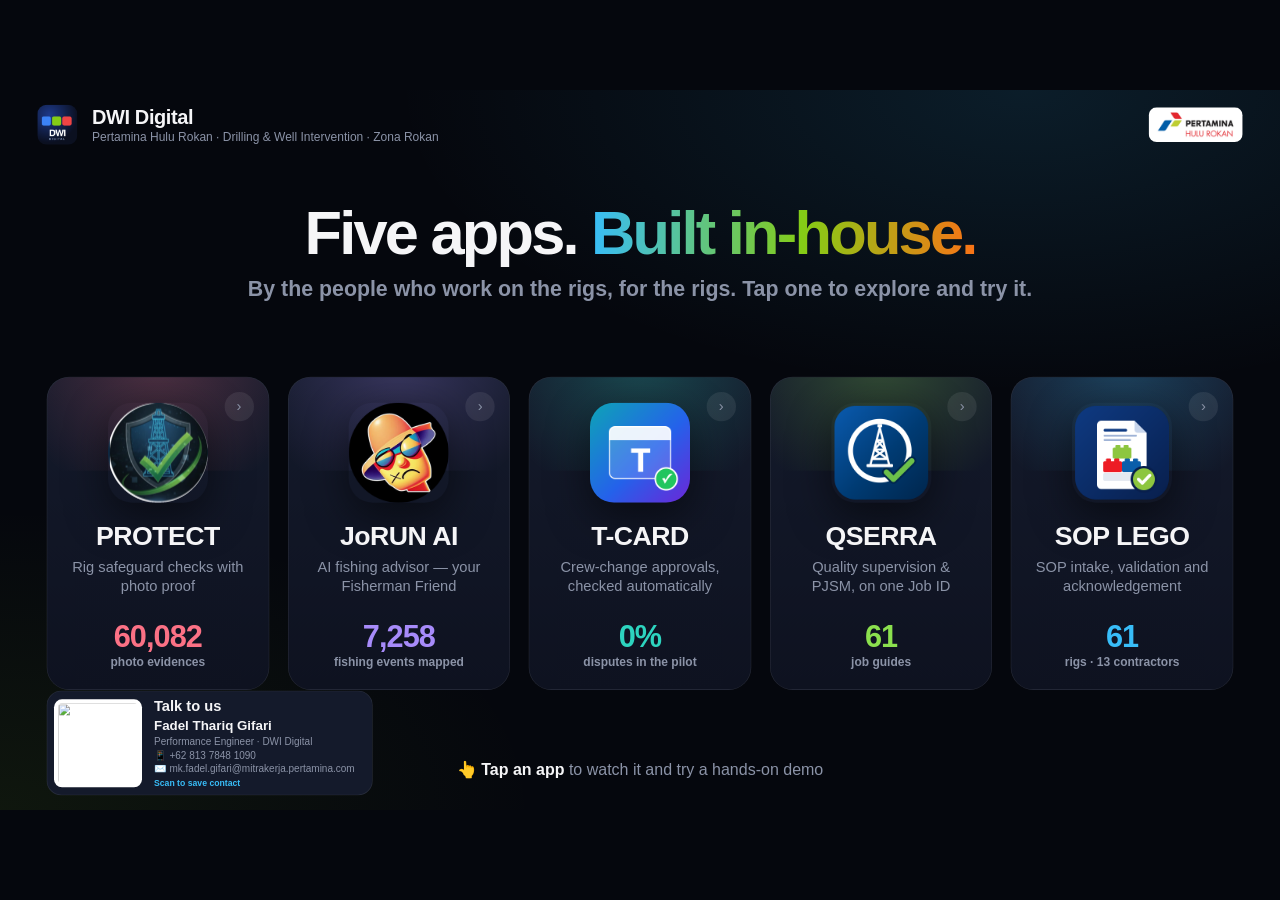
==== commit f1e9b26b: "Add files via upload" ====
--- a/index.html
+++ b/index.html
@@ -194,12 +194,17 @@
   #attract video { width: 100%; height: 100%; object-fit: cover; }
   #attract .pill { position: absolute; left: 50%; bottom: 60px; transform: translateX(-50%); padding: 22px 40px; border-radius: 50px; background: rgba(255,255,255,.14); backdrop-filter: blur(12px);
                    border: 1px solid rgba(255,255,255,.3); font-size: 30px; font-weight: 800; animation: breathe 2.4s ease-in-out infinite; white-space: nowrap; }
+  .talk { position: absolute; left: 70px; bottom: 22px; display: flex; align-items: center; gap: 18px; background: var(--panel2); border: 1px solid var(--line); border-radius: 22px; padding: 10px 26px 10px 10px; }
+  .talk img { width: 132px; height: 132px; border-radius: 12px; background: #fff; padding: 6px; }
+  .talk div { display: flex; flex-direction: column; } .talk b { font-size: 22px; } .talk .nm { font-size: 20px; font-weight: 800; color: var(--ink); margin-top: 2px; }
+  .talk span { font-size: 15px; color: var(--mut); line-height: 1.35; } .talk small { font-size: 13px; color: var(--acc); font-weight: 700; margin-top: 4px; }
+  .cfoot, .dbar { display: none; }
   .qr { position: absolute; right: 70px; bottom: 22px; display: flex; align-items: center; gap: 18px; background: var(--panel2); border: 1px solid var(--line); border-radius: 22px; padding: 10px 10px 10px 24px; }
   .qr img { width: 132px; height: 132px; border-radius: 12px; background: #fff; padding: 8px; }
   .qr b { display: block; font-size: 22px; } .qr span { font-size: 17px; color: var(--mut); }
   @keyframes breathe { 50% { transform: translateX(-50%) scale(1.05); } }
 </style>
-<link rel="stylesheet" href="demos.css?v=5"><link rel="stylesheet" href="mobile.css?v=2"></head>
+<link rel="stylesheet" href="demos.css?v=5"><link rel="stylesheet" href="mobile.css?v=3"></head>
 <body>
 <div id="stage">
   <div class="top">
@@ -214,6 +219,8 @@
       <p>By the people who work on the rigs, for the rigs. Tap one to explore and try it.</p></div>
     <div class="tiles" id="tiles"></div>
     <div class="hint">👆 <b>Tap an app</b> to watch it and try a hands-on demo</div>
+    <div class="talk" id="talk"><img src="media/contact/vcard_qr.png" alt=""><div><b>Talk to us</b><span class="nm">Fadel Thariq Gifari</span>
+      <span>Performance Engineer · DWI Digital</span><span>📱 +62 813 7848 1090</span><span>✉️ mk.fadel.gifari@mitrakerja.pertamina.com</span><small>Scan to save contact</small></div></div>
   </section>
 
   <section class="view" id="v-app">
@@ -240,6 +247,6 @@
   <div id="attract"><video id="attvid" muted playsinline></video><div class="pill">👆 Touch to explore DWI Digital</div></div>
 </div>
 <script src="data/qserra.js"></script>
-<script src="kiosk.js?v=5"></script>
+<script src="kiosk.js?v=7"></script>
 <script src="demos.js?v=5"></script>
 </body></html>
--- a/mobile.css
+++ b/mobile.css
@@ -90,3 +90,15 @@
 html.m input[type=text] { font-size: 15px; padding: 10px 12px; border-radius: 10px; }
 html.m .card div[style*="font-size:17px"] { font-size: 12.5px !important; }
 html.m .qs .qjobs { columns: 1 !important; }
+/* contact footer (phones only) */
+html.m .cfoot { display: block; margin: 8px 14px 40px; padding: 18px; border-radius: 18px; background: linear-gradient(180deg, var(--panel2), var(--panel)); border: 1px solid var(--line); }
+html.m .cfoot b { display: block; font-size: 19px; } html.m .cfoot span { display: block; font-size: 13.5px; color: var(--mut); margin-top: 6px; line-height: 1.4; }
+html.m .cfoot strong { color: var(--ink); }
+html.m .cbtns { display: grid; grid-template-columns: 1.3fr 1fr 1fr; gap: 8px; margin-top: 14px; }
+html.m .cb { display: block; text-align: center; padding: 12px 6px; border-radius: 12px; background: rgba(255,255,255,.08); color: var(--ink); font-weight: 700; font-size: 14px; text-decoration: none; }
+html.m .cb.wa { background: #25d366; color: #052e16; }
+html.m .cmore { margin-top: 12px; font-size: 13px; color: var(--mut); text-align: center; } html.m .cmore a { color: var(--acc); text-decoration: none; font-weight: 700; }
+html.m .dbar { display: flex; align-items: center; gap: 10px; flex: none; padding: 8px 10px calc(8px + env(safe-area-inset-bottom)); border-top: 1px solid var(--line); background: rgba(5,7,13,.96); }
+html.m .dbar b { font-size: 12.5px; line-height: 1.2; flex: none; width: 92px; } html.m .dbar .cbtns { flex: 1; margin: 0; gap: 6px; } html.m .dbar .cb { padding: 9px 4px; font-size: 12.5px; }
+html.m .talk { display: none !important; }
+html.m #v-demo.on ~ .toast, html.m .toast { bottom: 72px; }
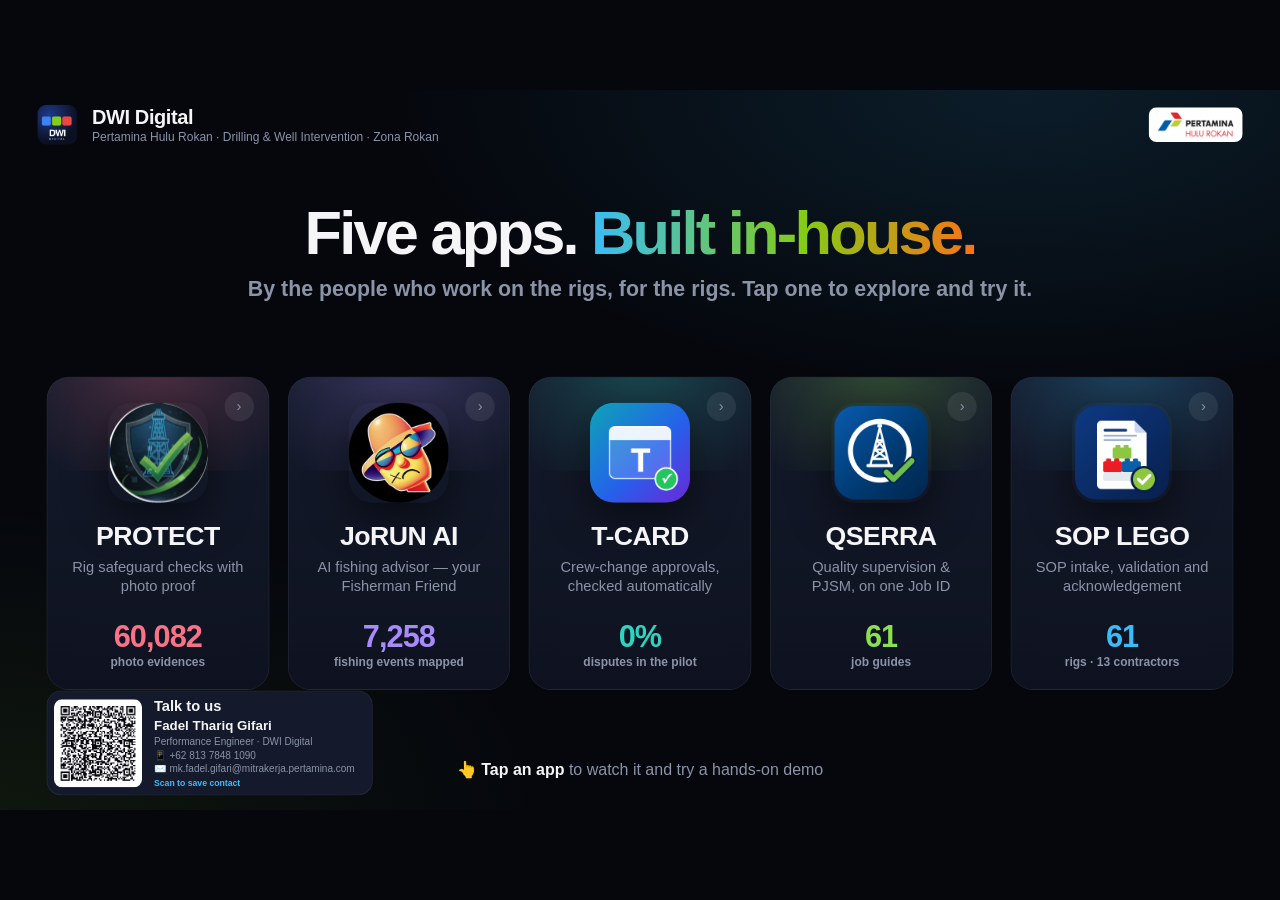
==== commit d1d1612f: "Add files via upload" ====
--- a/index.html
+++ b/index.html
@@ -119,6 +119,7 @@
   .cn b { display: block; font-size: 22px; } .cn span { display: block; font-size: 18px; color: var(--mut); margin-top: 4px; }
   .toast { position: absolute; right: 40px; bottom: 40px; z-index: 50; background: #fff; color: #1d1d1f; border-radius: 18px; padding: 18px 24px; font-size: 21px; font-weight: 600;
            box-shadow: 0 20px 60px rgba(0,0,0,.5); display: flex; gap: 14px; align-items: center; transform: translateY(30px); opacity: 0; transition: all .35s; max-width: 640px; }
+  .toast { pointer-events: none; }   /* notifications never block taps underneath */
   .toast.show { transform: none; opacity: 1; }
   .toast i { font-style: normal; font-size: 28px; }
   .audit { font-size: 20px; line-height: 1.7; color: #cdd3df; }
@@ -204,7 +205,7 @@
   .qr b { display: block; font-size: 22px; } .qr span { font-size: 17px; color: var(--mut); }
   @keyframes breathe { 50% { transform: translateX(-50%) scale(1.05); } }
 </style>
-<link rel="stylesheet" href="demos.css?v=5"><link rel="stylesheet" href="mobile.css?v=3"></head>
+<link rel="stylesheet" href="demos.css?v=6"><link rel="stylesheet" href="mobile.css?v=4"></head>
 <body>
 <div id="stage">
   <div class="top">
@@ -247,6 +248,6 @@
   <div id="attract"><video id="attvid" muted playsinline></video><div class="pill">👆 Touch to explore DWI Digital</div></div>
 </div>
 <script src="data/qserra.js"></script>
-<script src="kiosk.js?v=7"></script>
+<script src="kiosk.js?v=8"></script>
 <script src="demos.js?v=5"></script>
 </body></html>
--- a/demos.css
+++ b/demos.css
@@ -205,3 +205,10 @@
 .prow .phone { width: 350px; height: 690px; border-radius: 50px; padding: 11px; } .prow .phone .scr { border-radius: 40px; } .prow { grid-template-columns: 370px 1fr; }
 .dash { height: 700px; }
 .prow .phone .pc { padding-bottom: 140px; }
+
+/* QSERRA: keep the footer (Berikutnya ›) on screen - the panel scrolls, not the page */
+.qs { grid-template-rows: minmax(0, 1fr); }
+.qs .qmain { min-height: 0; }
+.qs .qpanel .qpl { min-height: 0; }
+.qs .qft { flex: none; }
+.qs .qpanel { grid-template-rows: minmax(0, 1fr); }
--- a/mobile.css
+++ b/mobile.css
@@ -75,7 +75,7 @@
 html.m .qs .qhd { padding: 12px 14px 6px; } html.m .qs .qhd h1 { font-size: 19px; } html.m .qs .qhd p { font-size: 12px; } html.m .qs .qhd .rf { display: none; }
 html.m .qs .qst { padding: 4px 12px 8px; overflow-x: auto; } html.m .qs .qst span { flex: none; font-size: 11.5px; padding: 6px 8px; }
 html.m .qs .qpanel { margin: 0 10px; grid-template-columns: 1fr; grid-template-rows: auto 1fr; }
-html.m .qs .qpl { border-right: 0; border-bottom: 1px solid rgba(56,189,248,.15); max-height: 34vh; padding: 10px; }
+html.m .qs .qpl { border-right: 0; border-bottom: 1px solid rgba(56,189,248,.15); max-height: 24vh; padding: 10px; }
 html.m .qs .qpt { font-size: 13.5px; padding: 8px; } html.m .qs .qpr { padding: 12px; } html.m .qs .qpr h2 { font-size: 18px; }
 html.m .qs .qq b { font-size: 14.5px; } html.m .qs .qq .ja { font-size: 13px; }
 html.m .qs .qft { padding: 10px 12px 14px; } html.m .qs .qbtn { height: 44px; padding: 0 16px; font-size: 15px; }
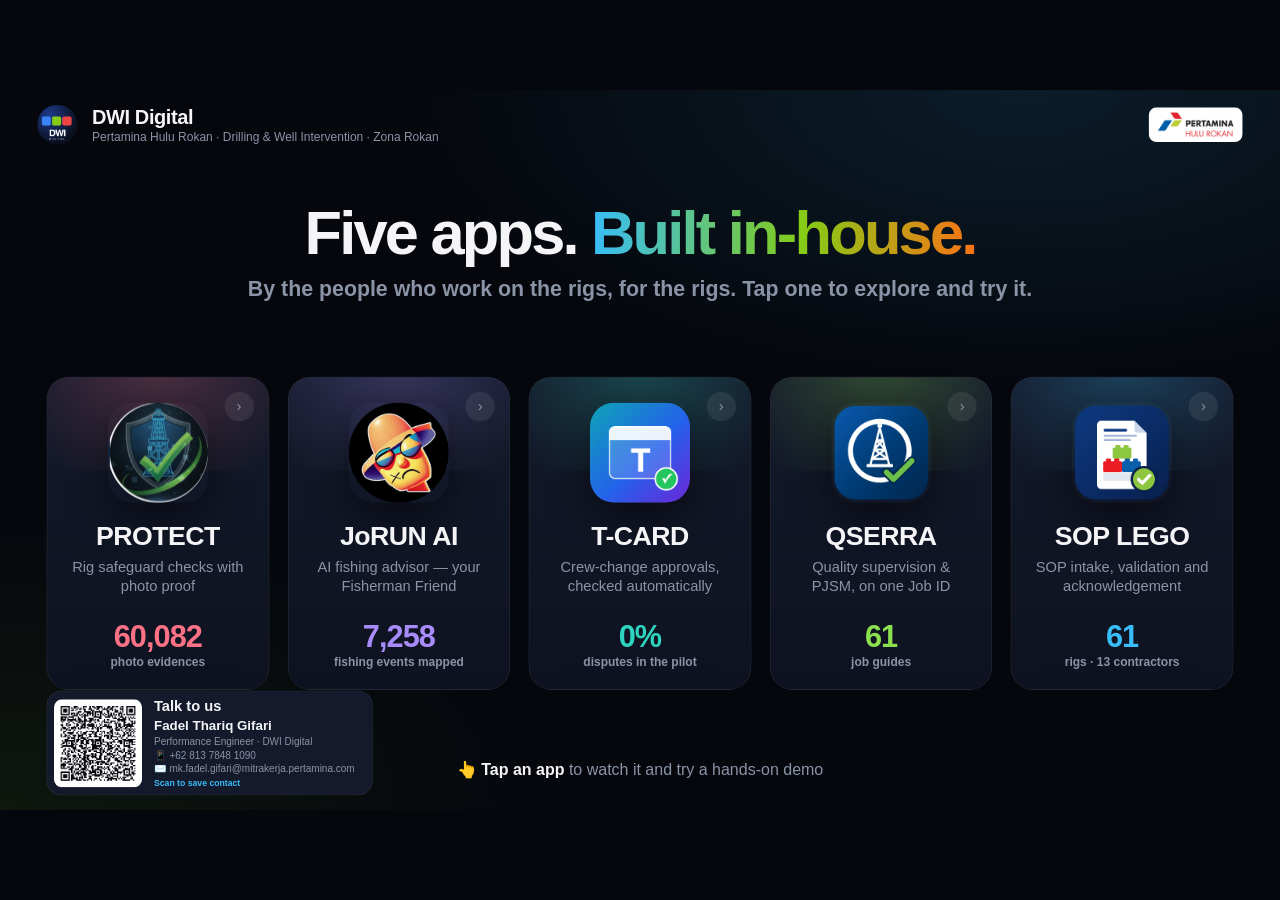
==== commit 7640e83d: "Add files via upload" ====
--- a/index.html
+++ b/index.html
@@ -14,7 +14,7 @@
   @keyframes vin { from { opacity: 0; transform: translateY(18px); } to { opacity: 1; transform: none; } }
   /* top bar */
   .top { position: absolute; left: 0; right: 0; top: 0; height: 104px; display: flex; align-items: center; gap: 22px; padding: 0 56px; z-index: 20; }
-  .top img.dwi { width: 60px; height: 60px; border-radius: 14px; }
+  .top img.dwi { width: 60px; height: 60px; border-radius: 50%; }
   .top .t1 { font-size: 30px; font-weight: 800; letter-spacing: -.02em; }
   .top .t2 { font-size: 18px; color: var(--mut); margin-top: 2px; }
   .top .sp { flex: 1; }
--- a/mobile.css
+++ b/mobile.css
@@ -4,7 +4,7 @@
 html.m #stage { position: fixed; inset: 0; width: 100%; height: 100%; transform: none !important; left: 0 !important; top: 0 !important; }
 html.m .view.on { overflow-y: auto; -webkit-overflow-scrolling: touch; }
 html.m .top { position: sticky; height: 54px; padding: 0 14px; gap: 10px; background: rgba(5,7,13,.92); backdrop-filter: blur(10px); border-bottom: 1px solid var(--line); }
-html.m .top img.dwi { width: 34px; height: 34px; border-radius: 9px; }
+html.m .top img.dwi { width: 34px; height: 34px; border-radius: 50%; }
 html.m .top .t1 { font-size: 17px; } html.m .top .t2 { display: none; }
 html.m .top img.phr { height: 30px; padding: 3px 8px; border-radius: 8px; }
 html.m .view { top: 54px; }
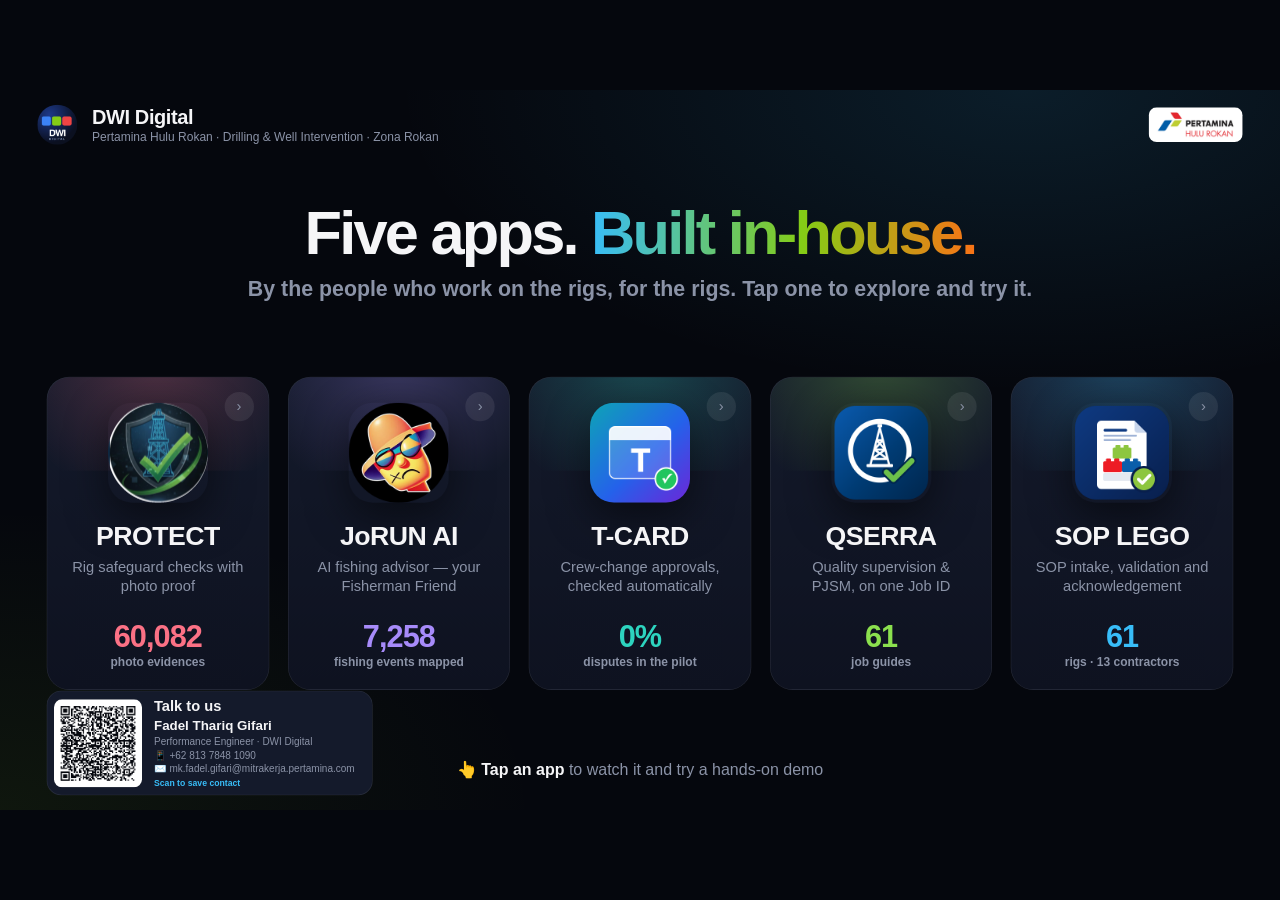
==== commit b4621e12: "Add files via upload" ====
--- a/index.html
+++ b/index.html
@@ -200,12 +200,16 @@
   .talk div { display: flex; flex-direction: column; } .talk b { font-size: 22px; } .talk .nm { font-size: 20px; font-weight: 800; color: var(--ink); margin-top: 2px; }
   .talk span { font-size: 15px; color: var(--mut); line-height: 1.35; } .talk small { font-size: 13px; color: var(--acc); font-weight: 700; margin-top: 4px; }
   .cfoot, .dbar { display: none; }
+  .side .team { margin-top: 22px; }
+  .side .team .tk { font-size: 15px; font-weight: 800; letter-spacing: .22em; }
+  .side .team .tg { display: grid; grid-template-columns: 1fr 1fr; gap: 8px 22px; margin-top: 8px; }
+  .side .team b { display: block; font-size: 17px; font-weight: 700; } .side .team span { display: block; font-size: 13px; color: var(--mut); }
   .qr { position: absolute; right: 70px; bottom: 22px; display: flex; align-items: center; gap: 18px; background: var(--panel2); border: 1px solid var(--line); border-radius: 22px; padding: 10px 10px 10px 24px; }
   .qr img { width: 132px; height: 132px; border-radius: 12px; background: #fff; padding: 8px; }
   .qr b { display: block; font-size: 22px; } .qr span { font-size: 17px; color: var(--mut); }
   @keyframes breathe { 50% { transform: translateX(-50%) scale(1.05); } }
 </style>
-<link rel="stylesheet" href="demos.css?v=6"><link rel="stylesheet" href="mobile.css?v=4"></head>
+<link rel="stylesheet" href="demos.css?v=6"><link rel="stylesheet" href="mobile.css?v=5"></head>
 <body>
 <div id="stage">
   <div class="top">
@@ -232,6 +236,7 @@
         <div class="head"><img id="a-logo" alt=""><div><h2 id="a-name"></h2><div class="line" id="a-line"></div></div></div>
         <div class="stats3" id="a-stats"></div>
         <div class="how" id="a-how"></div>
+        <div class="team" id="a-team"></div>
         <button class="try" id="a-try"></button>
       </div>
     </div>
@@ -248,6 +253,6 @@
   <div id="attract"><video id="attvid" muted playsinline></video><div class="pill">👆 Touch to explore DWI Digital</div></div>
 </div>
 <script src="data/qserra.js"></script>
-<script src="kiosk.js?v=8"></script>
+<script src="kiosk.js?v=10"></script>
 <script src="demos.js?v=5"></script>
 </body></html>
--- a/mobile.css
+++ b/mobile.css
@@ -102,3 +102,6 @@
 html.m .dbar b { font-size: 12.5px; line-height: 1.2; flex: none; width: 92px; } html.m .dbar .cbtns { flex: 1; margin: 0; gap: 6px; } html.m .dbar .cb { padding: 9px 4px; font-size: 12.5px; }
 html.m .talk { display: none !important; }
 html.m #v-demo.on ~ .toast, html.m .toast { bottom: 72px; }
+
+html.m .side .team { margin-top: 16px; } html.m .side .team .tk { font-size: 11px; } html.m .side .team .tg { gap: 8px 14px; }
+html.m .side .team b { font-size: 13.5px; } html.m .side .team span { font-size: 11px; }
